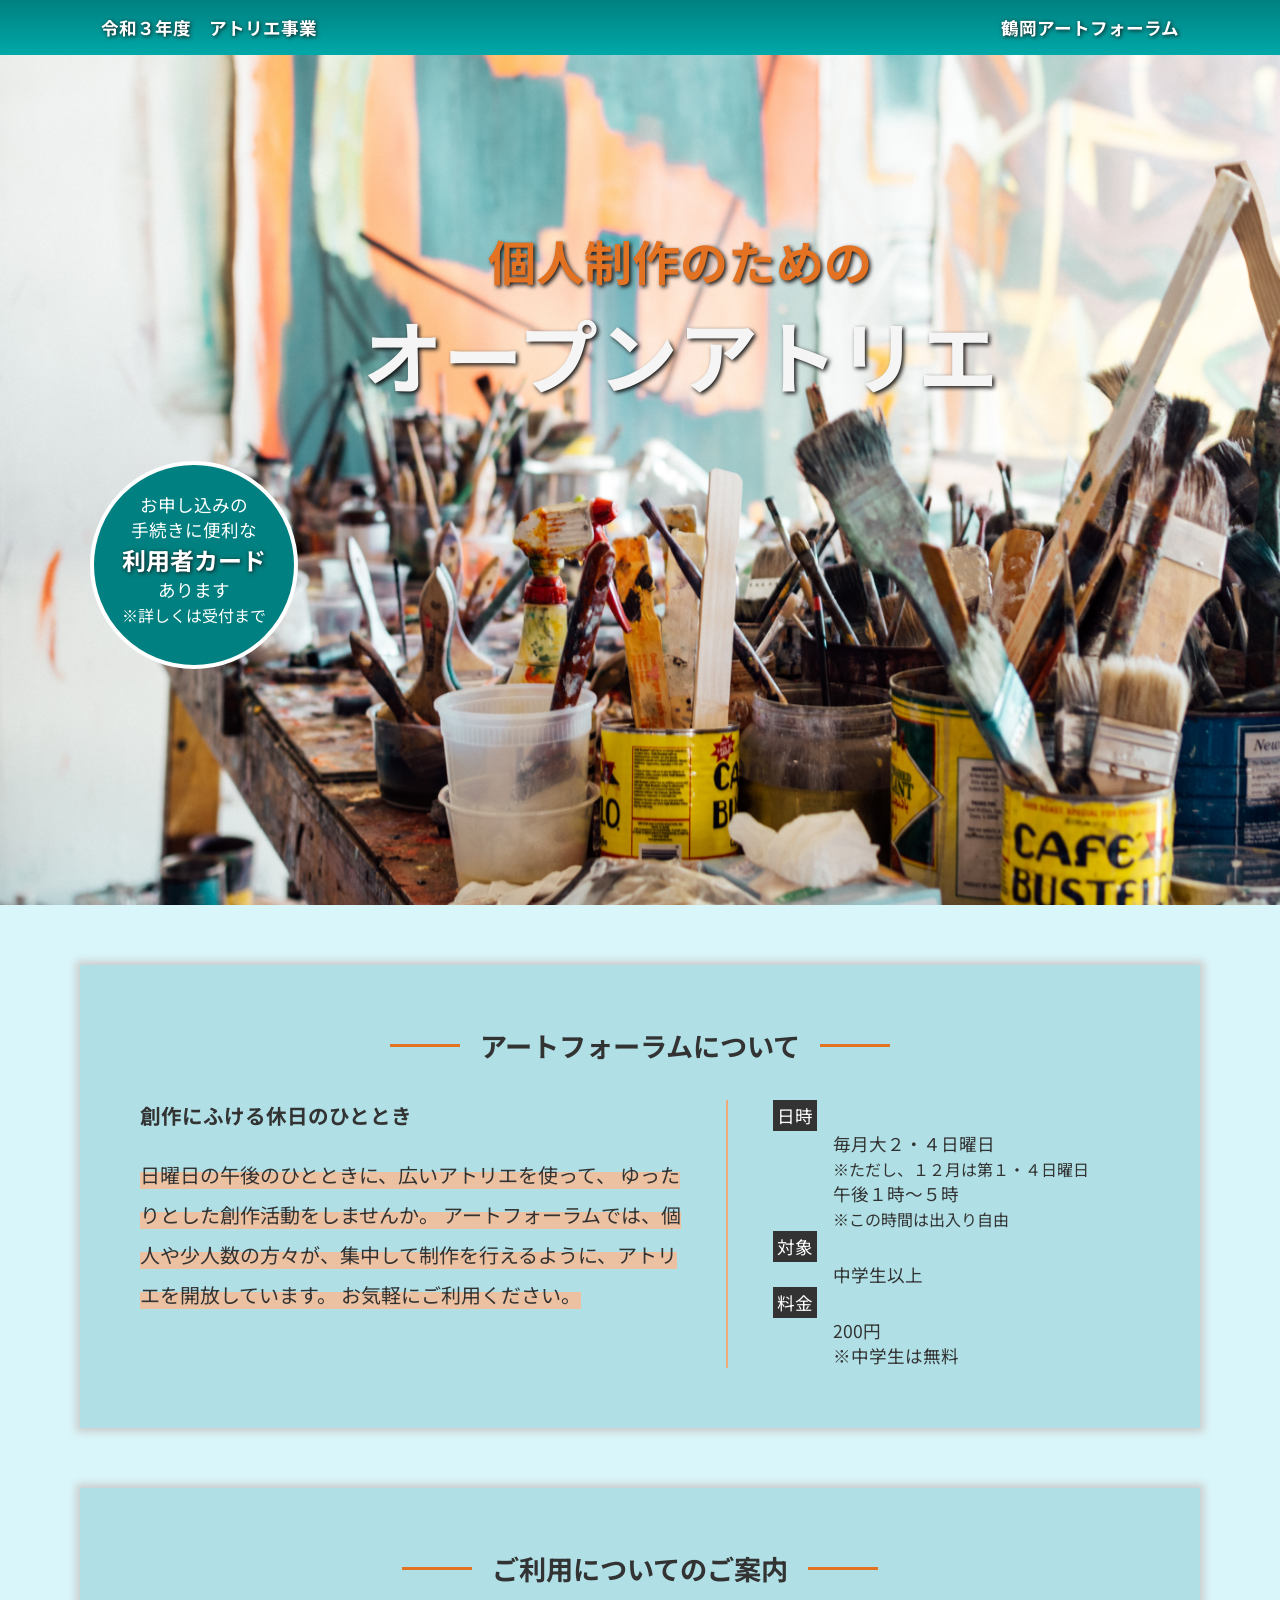
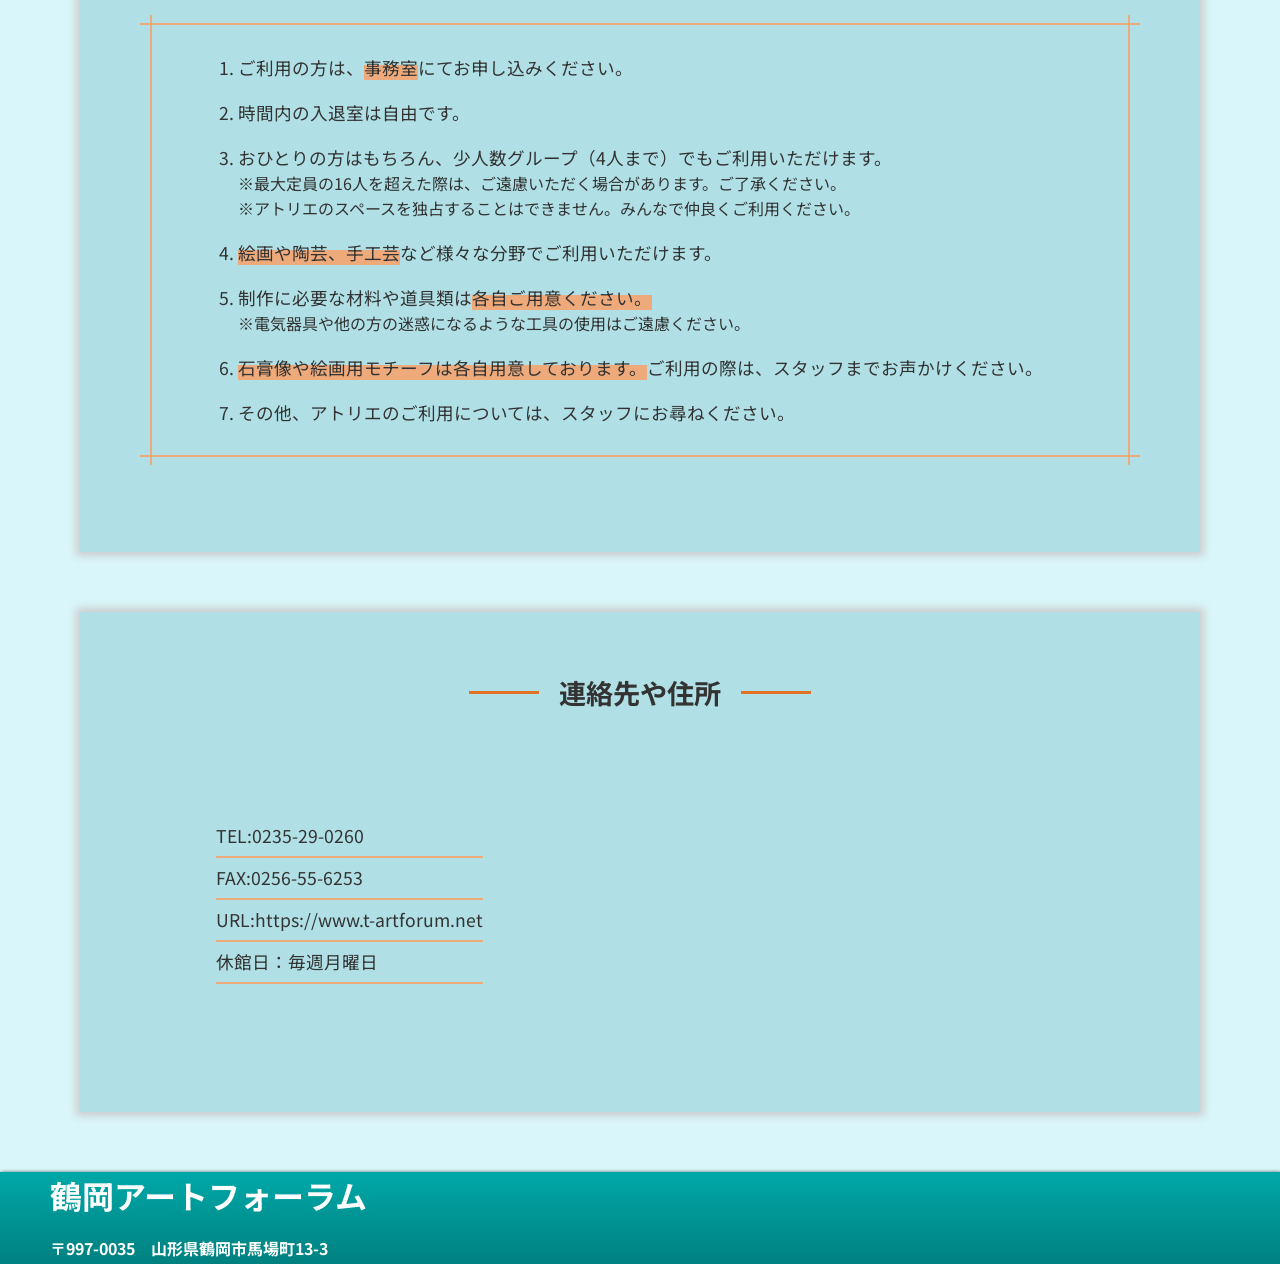
==== university-classes/index.html @ 3ebe4c46 "add:情報デザイン" ====
<!DOCTYPE html>
<html lang="ja">
<head>
    <meta charset="UTF-8">
    <meta http-equiv="X-UA-Compatible" content="IE=edge">
    <meta name="viewport" content="width=device-width, initial-scale=1.0">
    <link rel="stylesheet" href="stylesheet.css">
    <link rel="preconnect" href="https://fonts.googleapis.com">
    <link rel="preconnect" href="https://fonts.gstatic.com" crossorigin>
    <link href="https://fonts.googleapis.com/css2?family=Noto+Sans+JP&display=swap" rel="stylesheet">
    

    <title>最終課題</title>
</head>
<body>
    <div class="container">
        <header>
            <div class="header-inner">
                <p class="top-text">令和３年度　アトリエ事業</p>
                <p class="top-text">鶴岡アートフォーラム</p>
            </div>
        </header>
        <div id="mainvisual">
            <div class="main-text">
                <p class="site-title-small">個人制作のための</p>
                <h1 class="site-title">オープンアトリエ</h1>
            </div>
            <div class="main-btn">
                <a href="#">
                    <p class="title-btn-text">お申し込みの<br>手続きに便利な<br><span class="large">利用者カード</span><br>あります<br>
                        <span class="top-small">※詳しくは受付まで</span></p>
                </a>
            </div>
        </div>
        <section class="wrapper" id="about">
            <h2 class="section-ttl">アートフォーラムについて</h2>
            <div class="flex">
                <div class="comment">
                    <h3 class="comment-title">創作にふける休日のひととき</h3>
                    <p class="comment-text"><span class="bd-1">日曜日の午後のひとときに、広いアトリエを使って、
                        ゆったりとした創作活動をしませんか。
                            アートフォーラムでは、個人や少人数の方々が、集中して制作を行えるように、アトリエを開放しています。
                            お気軽にご利用ください。
                    </span>
                    </p>
                </div>
                <dl>
                    <dt>日時</dt>
                    <dd>毎月大２・４日曜日<br>
                        <span class="small">※ただし、１２月は第１・４日曜日</span></dd>
                    <dd>午後１時〜５時<br>
                        <span class="small">※この時間は出入り自由</span></dd>
                    <dt>対象</dt>
                    <dd>中学生以上</dd>
                    <dt>料金</dt>
                    <dd>200円<br>
                        <span>※中学生は無料</span></dd>
                </dl>
            </div>
        </section>
        <section class="ex wrapper">
            <h2 class="section-ttl">ご利用についてのご案内</h2>
            <div class="ex-item">
                <ol class="ex-list">
                    <li>ご利用の方は、<span class="bd">事務室</span>にてお申し込みください。</li>
                    <li>時間内の入退室は自由です。</li>
                    <li>おひとりの方はもちろん、少人数グループ（4人まで）でもご利用いただけます。<br>
                        <span class="small">※最大定員の16人を超えた際は、ご遠慮いただく場合があります。ご了承ください。</span><br>
                        <span class="small">※アトリエのスペースを独占することはできません。みんなで仲良くご利用ください。</span>
                    </li>
                    <li><span class="bd">絵画や陶芸、手工芸</span>など様々な分野でご利用いただけます。</li>
                    <li>制作に必要な材料や道具類は<span class="bd">各自ご用意ください。</span><br>
                        <span class="small">※電気器具や他の方の迷惑になるような工具の使用はご遠慮ください。</span>
                    </li>
                    <li><span class="bd">石膏像や絵画用モチーフは各自用意しております。</span>ご利用の際は、スタッフまでお声かけください。</li>
                    <li>その他、アトリエのご利用については、スタッフにお尋ねください。</li>
                </ol>
            </div>
        </section>
        <section class="wrapper" id="information">
            <h2 class="section-ttl">連絡先や住所</h2>
            <div class="info-item">
                <div class="info-text">
                    <p>TEL:0235-29-0260</p>
                    <p>FAX:0256-55-6253</p>
                    <p>URL:https://www.t-artforum.net</p>
                    <p>休館日：毎週月曜日</p>
                </div>
                <div class="iframe-wrap">
                    <iframe src="https://www.google.com/maps/embed?pb=!1m18!1m12!1m3!1d1635.0620093167154!2d139.8241771379998!3d38.72618745379355!2m3!1f0!2f0!3f0!3m2!1i1024!2i768!4f13.1!3m3!1m2!1s0x5f8c1a9f21314c45%3A0x9330254c05420ce9!2z44CSOTk3LTAwMzUg5bGx5b2i55yM6ba05bKh5biC6aas5aC055S677yR77yT4oiS77yT!5e0!3m2!1sja!2sjp!4v1628182111029!5m2!1sja!2sjp" 
                    width="500" height="300" style="border:0;" allowfullscreen="" loading="lazy"></iframe>
                </div>
            </div>
        </section>
        <footer>
            <div class="footer-inner">
                <h5>鶴岡アートフォーラム<br>
                    <span class="small">〒997-0035　山形県鶴岡市馬場町13-3</span>
                </h5>
            </div>
        </footer>
    </div>
</body>
</html>
---- university-classes/stylesheet.css ----
@charset "UTF-8";

*{
  margin:0;
  padding: 0;
}
html {
  font-size: 100%;
}
body {
  color: #333;
  font-size: 1.1rem;
  font-family: 'Noto Sans JP', sans-serif;
  margin: 0 auto;
  background-color: rgb(217, 246, 250);
}
a {
  color: #333;
  text-decoration: none;
}
img {
  max-width: 100%;
}
.wrapper {
    max-width: 1000px;
    padding: 0 16px;
    margin: 0 auto;
  }
  .section-ttl{
    font-size: 1.7rem;
    font-weight: bold;
    margin-bottom: 35px;
    text-align: center;
    display: flex;
    justify-content: center;
    align-items: center;
  }
  .section-ttl::before,
  .section-ttl::after {
	  content: '';
	  width: 70px;
	  height: 3px;
	  background-color: #e37222;
  }
  .section-ttl::before {
	  margin-right: 20px;
  }
  .section-ttl::after {
	  margin-left: 20px;
  }


  /*ヘッダー*/
  header {
      width: 100%;
    background: linear-gradient(to bottom, teal, rgb(0, 168, 168));
    z-index: 10;
  }
  .header-inner{
    display: flex;
    justify-content: space-between;
    align-items: center;
    max-width: 1100px;
    margin: 0 auto;
  }
  .top-text{
      font-size: 1.1rem;
      color: white;
      margin-left: 11px;
      margin-right: 11px;
      font-weight: bold;
      filter: drop-shadow(1px 1px 2px #121212);
      padding-top: 15px;
      padding-bottom: 15px;
  }

  #mainvisual{
      background-image: url(khara-woods-KR84RpMCb0w-unsplash.jpg);
      background-size:cover;
      min-width:100%;
      min-height: 90vh;
      background-size: cover;
      background-position: center top;
      background-repeat: no-repeat;
      padding: 20px 40px;
      position: relative;
  }
    .site-title-small{
        text-align: center;
        font-size: 3rem;
        color: #e37222;
        font-weight: bold;
        filter: drop-shadow(2px 2px 2px #121212);
        margin-top: 150px;
  }
  .site-title{
    text-align: center;
    font-weight: bold;
    filter: drop-shadow(2px 2px 2px #121212);
    font-size: 5rem;
    color: whitesmoke;
  }
  .main-btn {
    background-color:teal;
    border-radius: 100px;
    width: 200px;
    height: 200px;
    border-radius: 50%;
    color: #fff;
    text-align: center;
    display: inline-block;
    margin-top: 50px;
    margin-left: 50px;
    border: white 4px solid;
  }
  .main-btn:hover{
    background-color: rgb(6, 216, 216);
  }
  .title-btn-text{
    font-size: 1.1rem;
    color: #fff;
    margin: 27px;
  }
  .large{
    font-size: 1.5rem;
    font-weight: bold;
      filter: drop-shadow(1px 1px 2px #121212);
  }
  .top-small{
    font-size: 1rem;
  }
  #about{
    background-color:powderblue;
    padding: 60px;
    margin-bottom: 60px;
    margin-top: 60px;
    box-shadow: 0 0 8px 4px #ccc;
  }
  #about .flex {
    display: flex;
  }
  .comment{
    width: 60%;
    padding-right: 35px;
  }
  .comment-title{
    margin-bottom: 25px;

  }
  .comment-text{
    font-size: 1.25rem;
    line-height: 40px;
  }
  .bd-1{
    position: relative;
    background: linear-gradient(transparent 40%, #ecc1a2 40%);
  }
  dl{
    width: 40%;
    border-left: solid 2px #eeaa7b;
    padding-left: 45px;
  }
  dt{
    background-color: #333;
    color: white;
    padding: 3px 4px;
    display: inline-block;
  }
  dd{
    margin-left: 60px;
  }
  .ex{
    background-color: powderblue;
    padding: 60px;
    margin-bottom: 60px;
    box-shadow: 0 0 8px 4px #ccc;
  }
  .ex .ex-item {
    /*border: solid 2px #eeaa7b;
    padding: 30px;*/
    margin:2em 0;
    position: relative;
    padding: 30px;
    border-top: solid 2px #eeaa7b;
    border-bottom: solid 2px #eeaa7b;
  }
  .ex .ex-item:before, .ex .ex-item:after{
    content: '';
    position: absolute;
    top: -10px;
    width: 2px;
    height: -webkit-calc(100% + 20px);
    height: calc(100% + 20px);
    background-color: #eeaa7b;
}
.ex .ex-item:before {left: 10px;}
.ex .ex-item:after {right: 10px;}

  .ex .ex-item .ex-list {
    display: table;
    margin: 0 auto;
  }
.ex .ex-item .ex-list li{
  margin-bottom: 20px;
}
.ex .ex-item .ex-list li:last-child{
  margin-bottom: 0;
}
.small{
  font-size: 1rem;
}
.bd{
  position: relative;
  background: linear-gradient(transparent 40%, #eeaa7b 40%);
}



#information{
  background-color: powderblue;
  padding: 60px;
  margin-bottom: 60px;
  box-shadow: 0 0 8px 4px #ccc;
}
.info-item {
  display: flex;
  justify-content: space-evenly;
  align-items: center;
}
.info-text{
  line-height: 40px;
}
.info-text p{
  border-bottom: 2px 
  #eeaa7b solid;
  margin-right: 5px;
}
footer{
  width: 100%;
  background: linear-gradient(to top, teal, rgb(0, 168, 168));
  color: #fff;
  font-weight: bold;
  filter: drop-shadow(1px 1px 2px #121212);
  font-size: 1.1rem;
}
.footer-inner{
  align-items: center;
  max-width: 1200px;
  margin: 0 auto;
}
footer h5{
  font-size: 2rem;
  margin-left: 10px;
}

@media screen and (max-width: 767px){
  .wrapper {
    padding: 0 20px;
  }
  .top-text{
    font-size: 0.95rem;
}
.site-title-small{
  font-size: 2.5rem;
}
.site-title{
  font-size: 3.3rem;
}
.main-btn {
  margin-left: 0;
}
  .ex {
    padding: 40px 20px;
  }
  #about {
    padding: 40px 30px;
  }
  #about .flex {
    flex-direction: column;
    margin: 0 auto;
  }
  #about dl {
    border-left: none;
    padding-top: 40px;
    width: 100%;
  }
  .comment{
    border-bottom: solid 2px #eeaa7b;
    padding:0 0 40px 0;
    margin-left: 5px;
    margin-right: 5px;
    width: 100%;
  }
  #information{

  }
  .info-item {
    flex-direction: column;
  }
  .info-text{
    padding-bottom: 40px;
  }
  .info-text p{
    margin-right: 0;
  }
}
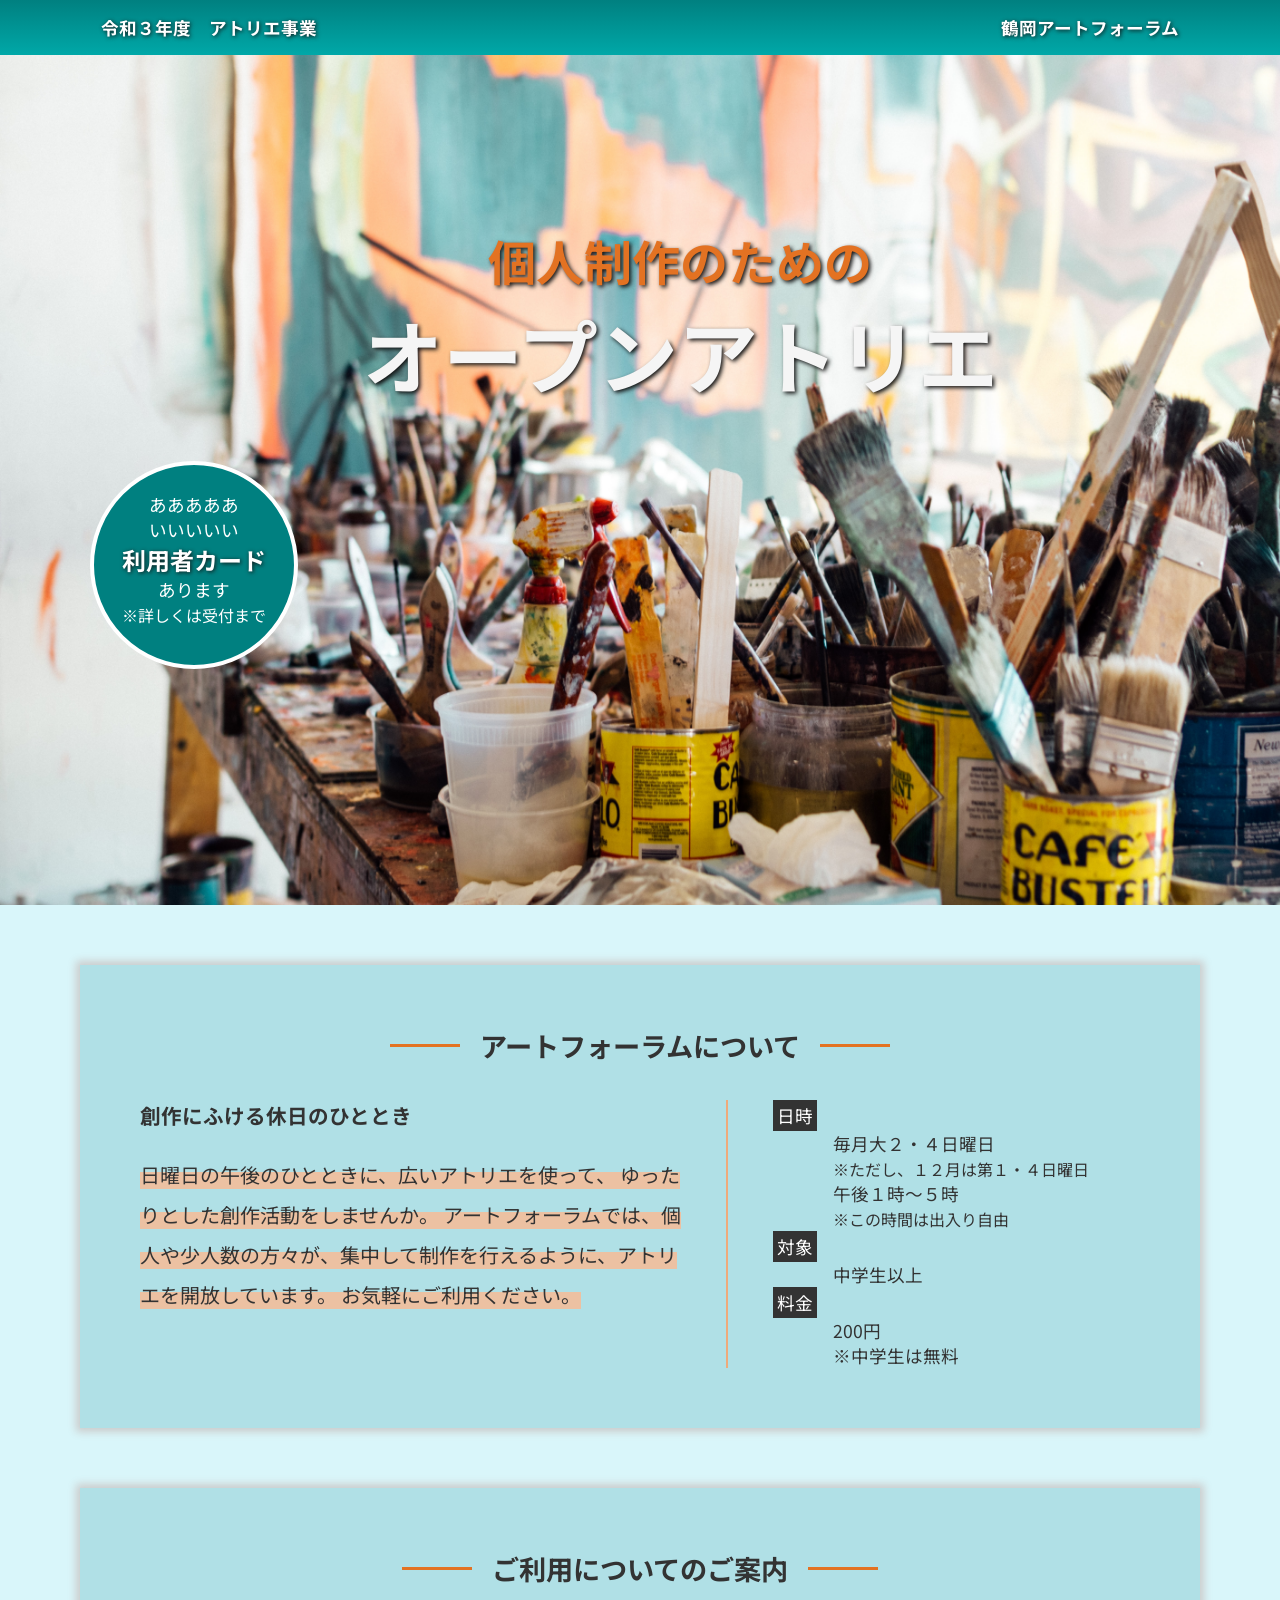
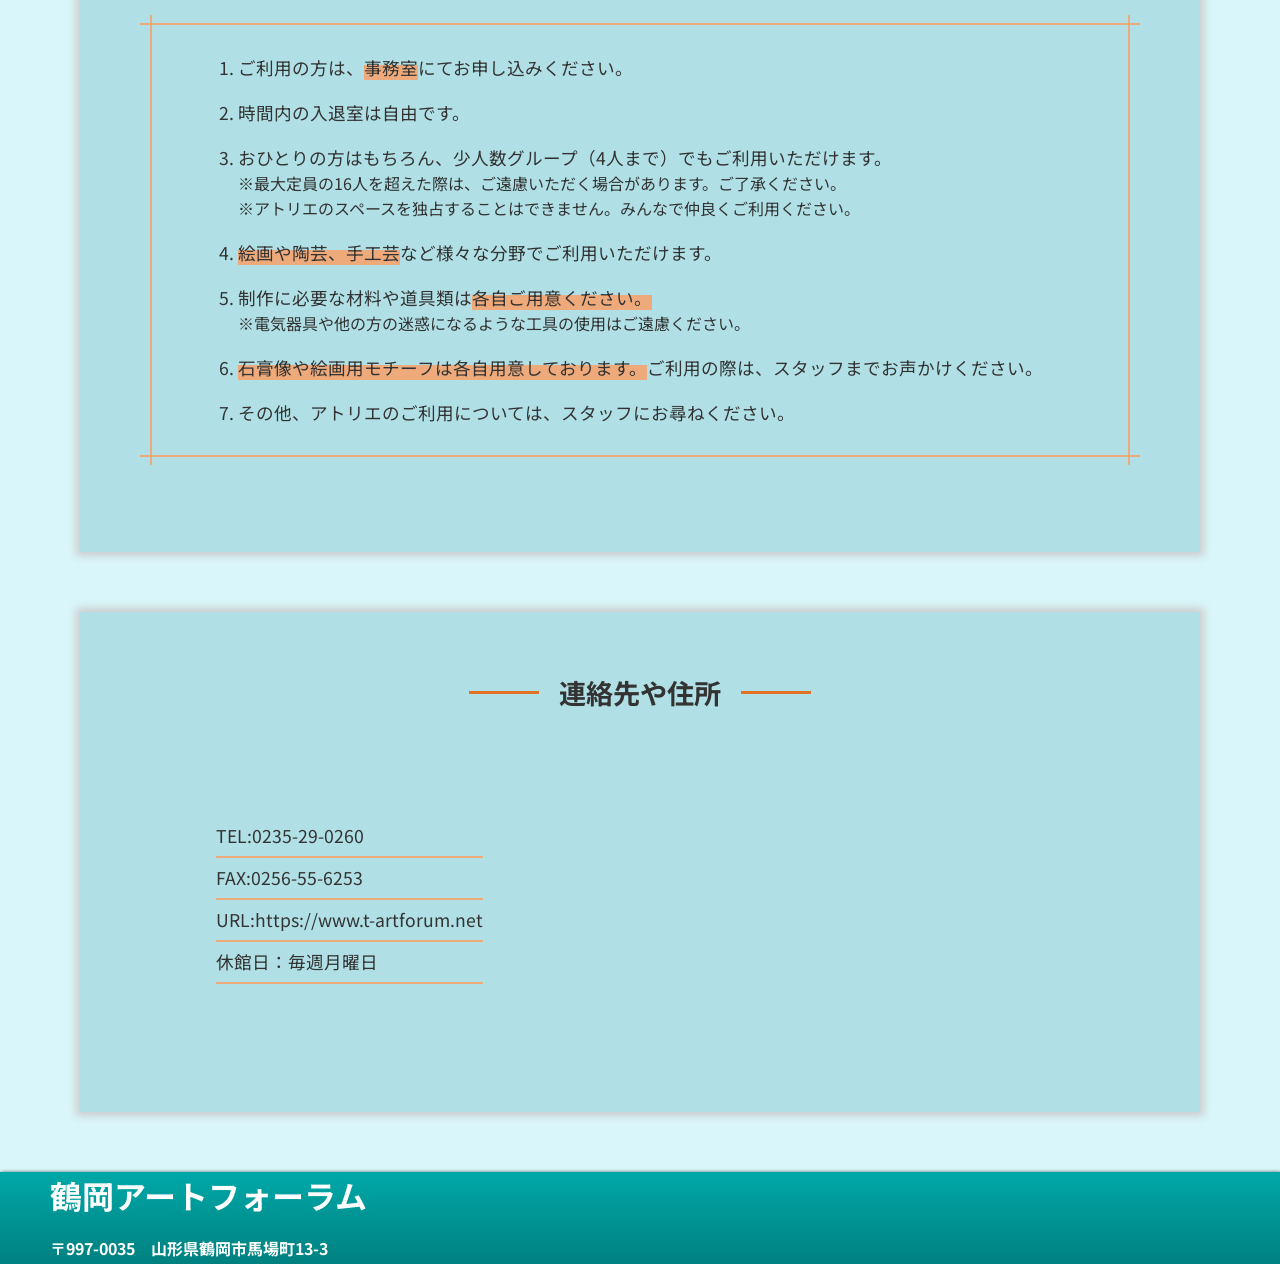
==== commit 58e49554: "Update index.html" ====
--- a/university-classes/index.html
+++ b/university-classes/index.html
@@ -4,7 +4,7 @@
     <meta charset="UTF-8">
     <meta http-equiv="X-UA-Compatible" content="IE=edge">
     <meta name="viewport" content="width=device-width, initial-scale=1.0">
-    <link rel="stylesheet" href="stylesheet.css">
+    <link rel="stylesheet" href="../university-classes/stylesheet.css">
     <link rel="preconnect" href="https://fonts.googleapis.com">
     <link rel="preconnect" href="https://fonts.gstatic.com" crossorigin>
     <link href="https://fonts.googleapis.com/css2?family=Noto+Sans+JP&display=swap" rel="stylesheet">
@@ -27,7 +27,7 @@
             </div>
             <div class="main-btn">
                 <a href="#">
-                    <p class="title-btn-text">お申し込みの<br>手続きに便利な<br><span class="large">利用者カード</span><br>あります<br>
+                    <p class="title-btn-text">あああああ<br>いいいいい<br><span class="large">利用者カード</span><br>あります<br>
                         <span class="top-small">※詳しくは受付まで</span></p>
                 </a>
             </div>
--- a/university-classes/stylesheet.css
+++ b/university-classes/stylesheet.css
@@ -75,7 +75,7 @@
   }
 
   #mainvisual{
-      background-image: url(khara-woods-KR84RpMCb0w-unsplash.jpg);
+      background-image: url(../university-classes/khara-woods-KR84RpMCb0w-unsplash.jpg);
       background-size:cover;
       min-width:100%;
       min-height: 90vh;
